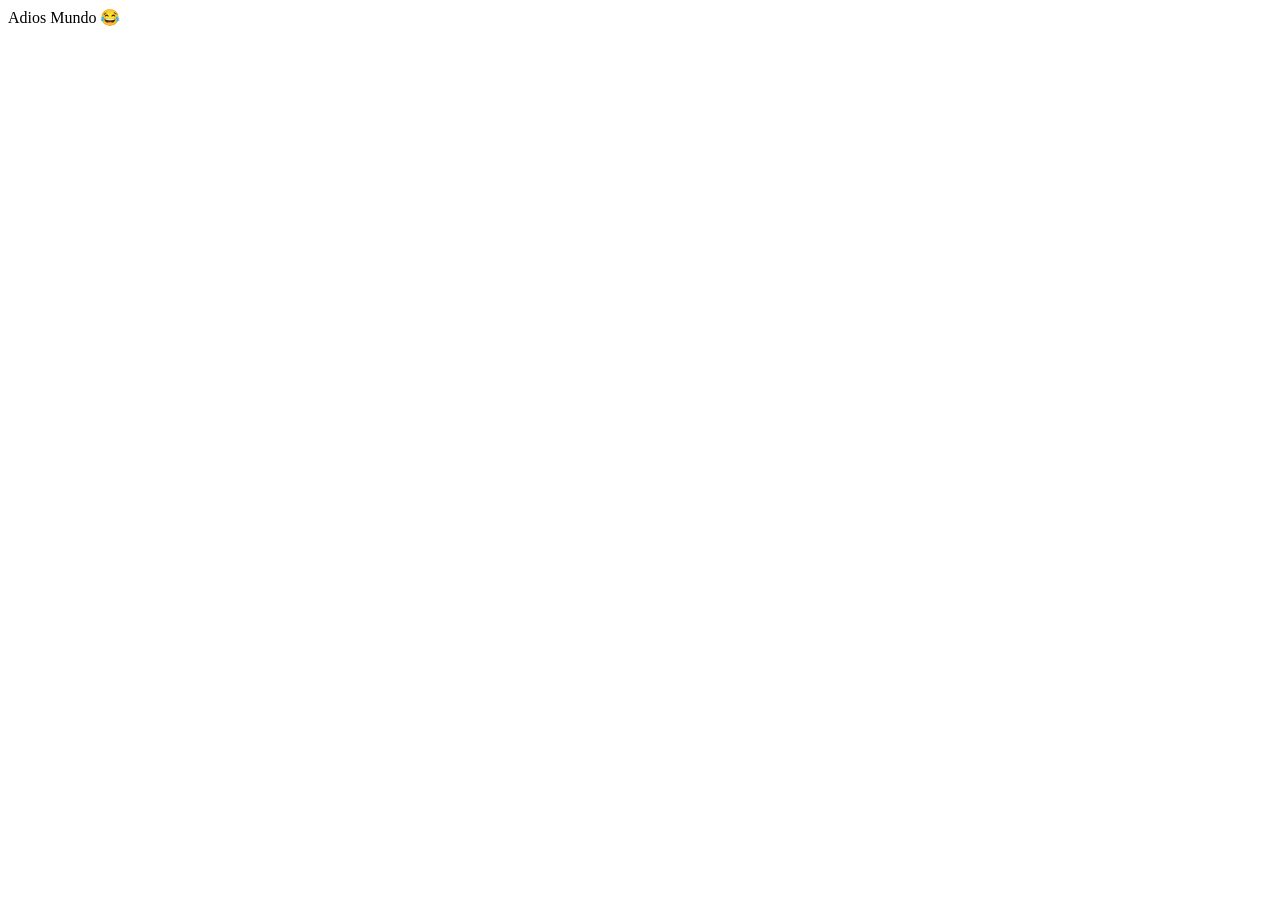
==== index.html @ 23ae2014 "Add files via upload" ====
<!DOCTYPE html>
<!--
Click nbfs://nbhost/SystemFileSystem/Templates/Licenses/license-default.txt to change this license
Click nbfs://nbhost/SystemFileSystem/Templates/JSP_Servlet/Html.html to edit this template
-->
<html>
    <head>
        <title>TODO supply a title</title>
        <meta charset="UTF-8">
        <meta name="viewport" content="width=device-width, initial-scale=1.0">
    </head>
    <body>
        <div>Adios Mundo 😂</div>
    </body>
</html>
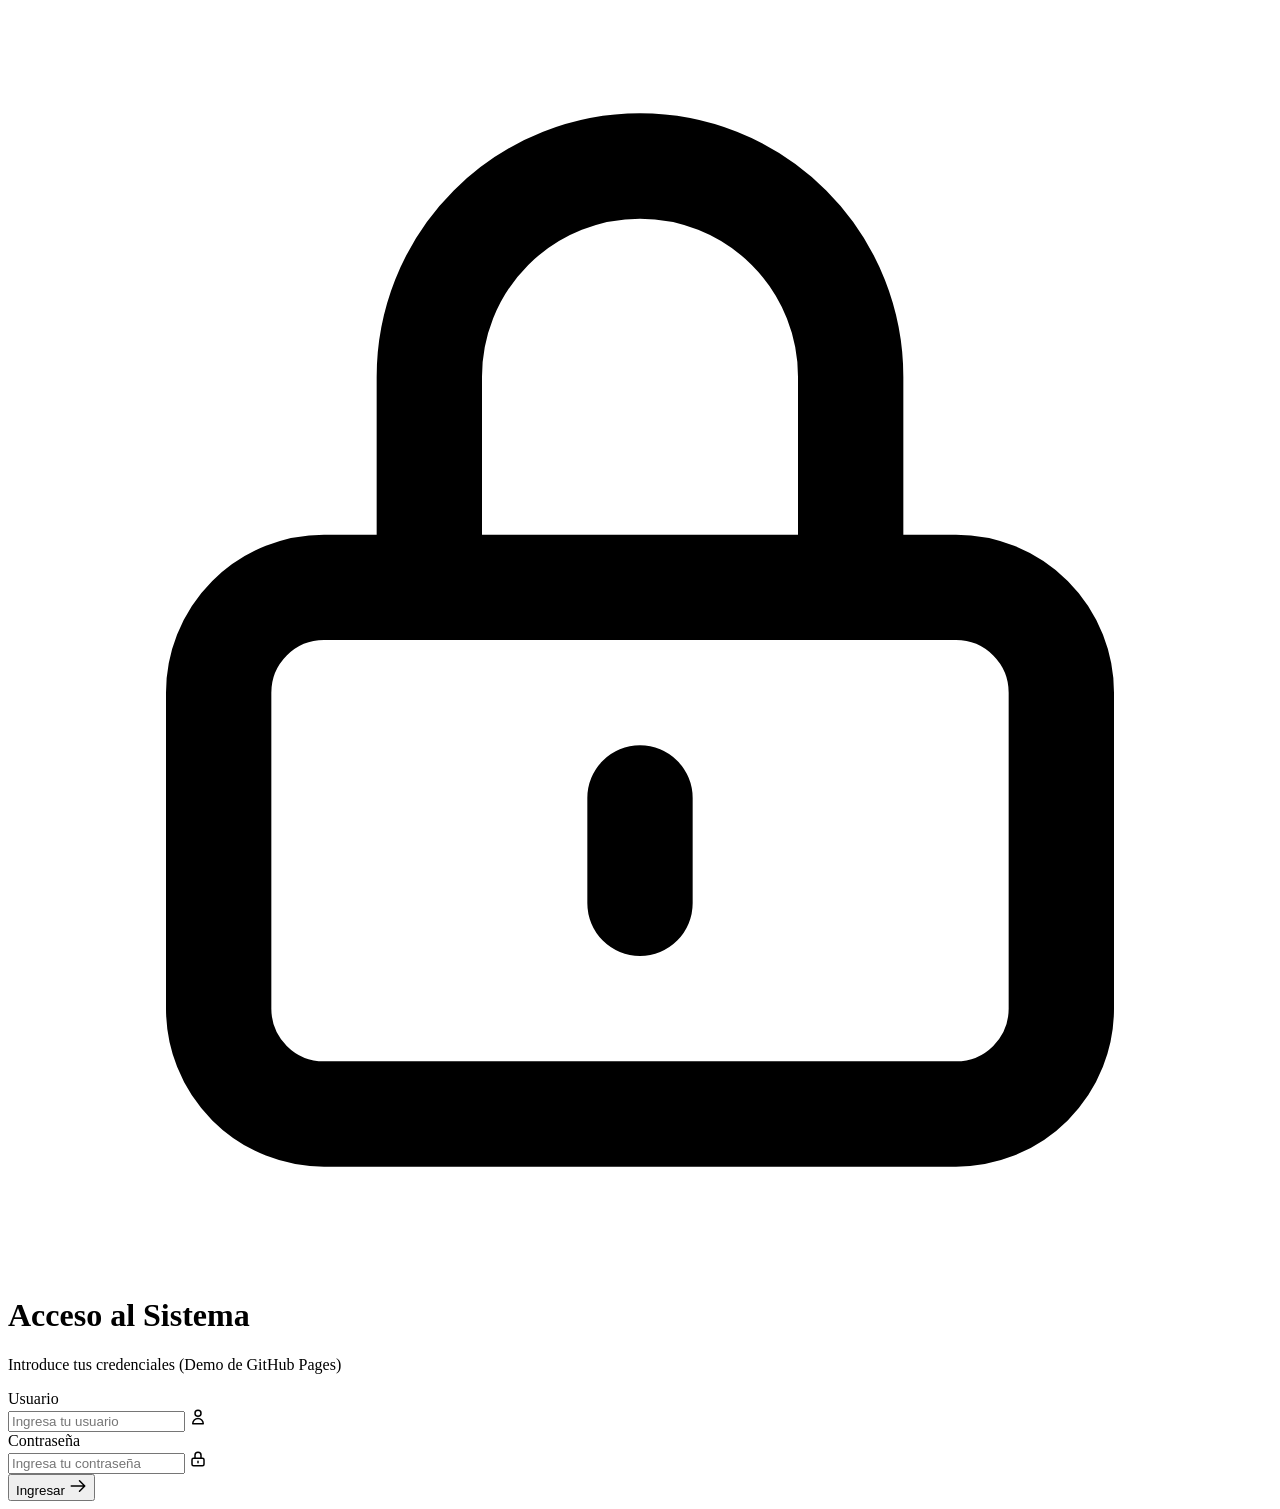
==== commit 89f02e27: "Add files via upload" ====
--- a/index.html
+++ b/index.html
@@ -1,15 +1,70 @@
 <!DOCTYPE html>
-<!--
-Click nbfs://nbhost/SystemFileSystem/Templates/Licenses/license-default.txt to change this license
-Click nbfs://nbhost/SystemFileSystem/Templates/JSP_Servlet/Html.html to edit this template
--->
-<html>
-    <head>
-        <title>TODO supply a title</title>
-        <meta charset="UTF-8">
-        <meta name="viewport" content="width=device-width, initial-scale=1.0">
-    </head>
-    <body>
-        <div>Adios Mundo 😂</div>
-    </body>
+<html lang="es">
+<head>
+    <meta charset="UTF-8">
+    <meta name="viewport" content="width=device-width, initial-scale=1.0">
+    <title>Iniciar Sesión - Sistema de Usuarios (GitHub Pages)</title>
+    <link rel="stylesheet" href="css/styles.css">
+</head>
+<body>
+    <!-- Fondos con gradientes decorativos -->
+    <div class="bg-gradient-wrapper">
+        <div class="gradient-circle-1"></div>
+        <div class="gradient-circle-2"></div>
+    </div>
+
+    <div class="login-container">
+        <div class="login-card">
+            <div class="login-header">
+                <div class="login-logo">
+                    <!-- Icono SVG de Llave / Seguridad -->
+                    <svg fill="none" stroke="currentColor" viewBox="0 0 24 24" xmlns="http://www.w3.org/2000/svg">
+                        <path stroke-linecap="round" stroke-linejoin="round" stroke-width="2" d="M12 15v2m-6 4h12a2 2 0 002-2v-6a2 2 0 00-2-2H6a2 2 0 00-2 2v6a2 2 0 002 2zm10-10V7a4 4 0 00-8 0v4h8z"></path>
+                    </svg>
+                </div>
+                <h1 class="login-title">Acceso al Sistema</h1>
+                <p class="login-subtitle">Introduce tus credenciales (Demo de GitHub Pages)</p>
+            </div>
+
+            <!-- Contenedor para inyectar alertas dinámicas en el cliente -->
+            <div id="alertContainer"></div>
+
+            <form id="loginForm">
+                <div class="form-group">
+                    <label for="username" class="form-label">Usuario</label>
+                    <div class="input-wrapper">
+                        <input type="text" id="username" class="form-input" placeholder="Ingresa tu usuario" required autocomplete="off">
+                        <span class="input-icon">
+                            <svg width="18" height="18" fill="none" stroke="currentColor" viewBox="0 0 24 24" xmlns="http://www.w3.org/2000/svg">
+                                <path stroke-linecap="round" stroke-linejoin="round" stroke-width="2" d="M16 7a4 4 0 11-8 0 4 4 0 018 0zM12 14a7 7 0 00-7 7h14a7 7 0 00-7-7z"></path>
+                            </svg>
+                        </span>
+                    </div>
+                </div>
+
+                <div class="form-group">
+                    <label for="password" class="form-label">Contraseña</label>
+                    <div class="input-wrapper">
+                        <input type="password" id="password" class="form-input" placeholder="Ingresa tu contraseña" required>
+                        <span class="input-icon">
+                            <svg width="18" height="18" fill="none" stroke="currentColor" viewBox="0 0 24 24" xmlns="http://www.w3.org/2000/svg">
+                                <path stroke-linecap="round" stroke-linejoin="round" stroke-width="2" d="M12 15v2m-6 4h12a2 2 0 002-2v-6a2 2 0 00-2-2H6a2 2 0 00-2 2v6a2 2 0 002 2zm10-10V7a4 4 0 00-8 0v4h8z"></path>
+                            </svg>
+                        </span>
+                    </div>
+                </div>
+
+                <button type="submit" id="submitBtn" class="btn">
+                    <span>Ingresar</span>
+                    <svg width="18" height="18" fill="none" stroke="currentColor" viewBox="0 0 24 24" xmlns="http://www.w3.org/2000/svg">
+                        <path stroke-linecap="round" stroke-linejoin="round" stroke-width="2" d="M14 5l7 7m0 0l-7 7m7-7H3"></path>
+                    </svg>
+                </button>
+            </form>
+        </div>
+    </div>
+
+    <!-- Script de control estático de la sesión -->
+    <script src="js/login.js"></script>
+</body>
 </html>
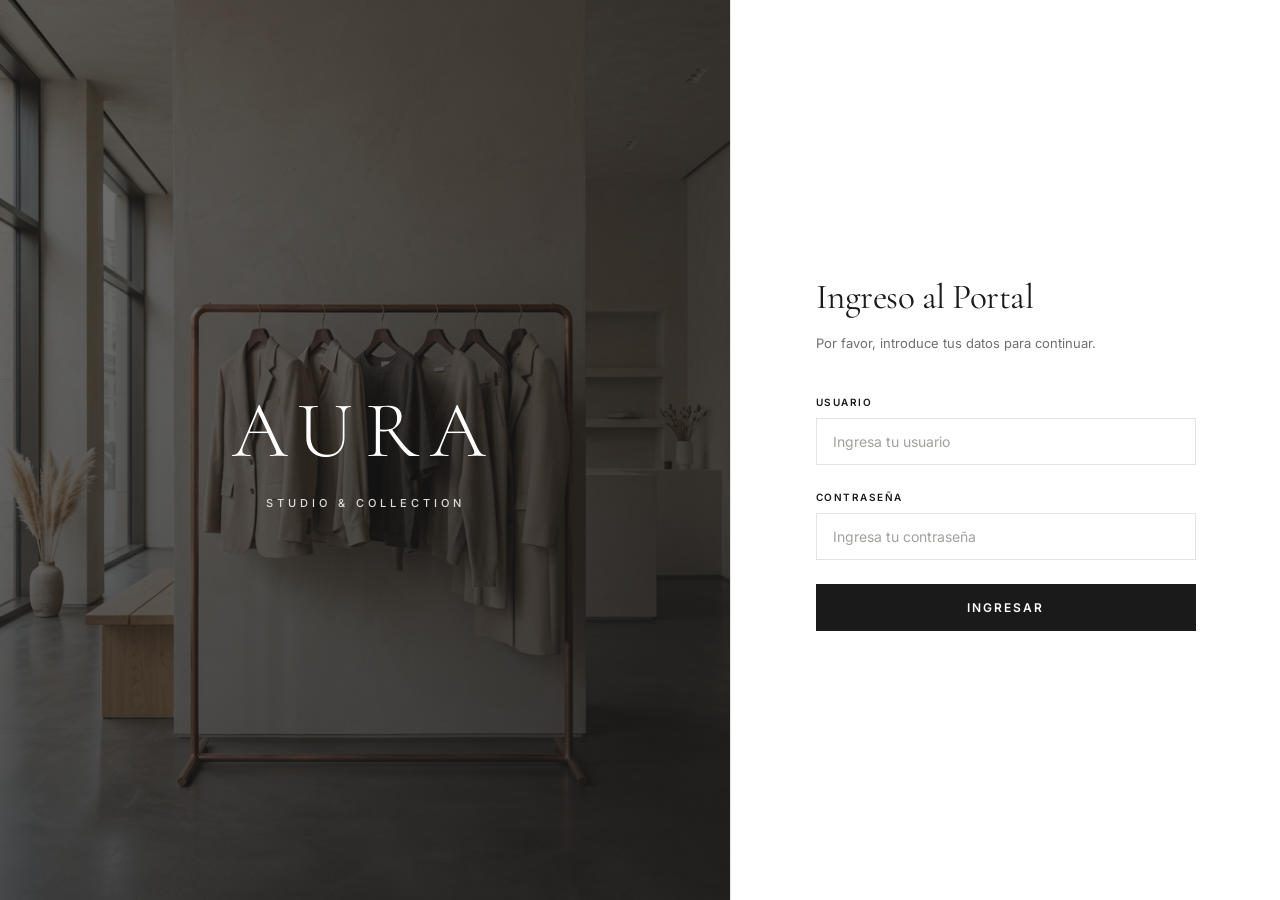
==== commit e73c7821: "Add files via upload" ====
--- a/index.html
+++ b/index.html
@@ -3,68 +3,54 @@
 <head>
     <meta charset="UTF-8">
     <meta name="viewport" content="width=device-width, initial-scale=1.0">
-    <title>Iniciar Sesión - Sistema de Usuarios (GitHub Pages)</title>
+    <title>Iniciar Sesión - AURA Studio</title>
     <link rel="stylesheet" href="css/styles.css">
 </head>
 <body>
-    <!-- Fondos con gradientes decorativos -->
-    <div class="bg-gradient-wrapper">
-        <div class="gradient-circle-1"></div>
-        <div class="gradient-circle-2"></div>
-    </div>
+    <div class="split-container">
+        <!-- Left Panel: Brand Aesthetic Image -->
+        <div class="split-image-panel">
+            <div class="split-image-bg"></div>
+            <div class="split-image-overlay"></div>
+            <div class="split-image-content">
+                <h1 class="brand-title">AURA</h1>
+                <p class="brand-subtitle">Studio &amp; Collection</p>
+            </div>
+        </div>
 
-    <div class="login-container">
-        <div class="login-card">
-            <div class="login-header">
-                <div class="login-logo">
-                    <!-- Icono SVG de Llave / Seguridad -->
-                    <svg fill="none" stroke="currentColor" viewBox="0 0 24 24" xmlns="http://www.w3.org/2000/svg">
-                        <path stroke-linecap="round" stroke-linejoin="round" stroke-width="2" d="M12 15v2m-6 4h12a2 2 0 002-2v-6a2 2 0 00-2-2H6a2 2 0 00-2 2v6a2 2 0 002 2zm10-10V7a4 4 0 00-8 0v4h8z"></path>
-                    </svg>
+        <!-- Right Panel: Login Form -->
+        <div class="split-form-panel">
+            <div class="form-wrapper">
+                <div class="login-card">
+                    <div class="form-header">
+                        <h2 class="form-title">Ingreso al Portal</h2>
+                        <p class="form-subtitle">Por favor, introduce tus datos para continuar.</p>
+                    </div>
+
+                    <!-- Alert Container for dynamic errors/messages -->
+                    <div id="alertContainer"></div>
+
+                    <form id="loginForm">
+                        <div class="form-group">
+                            <label for="username" class="form-label">Usuario</label>
+                            <input type="text" id="username" class="form-input" placeholder="Ingresa tu usuario" required autocomplete="off">
+                        </div>
+
+                        <div class="form-group">
+                            <label for="password" class="form-label">Contraseña</label>
+                            <input type="password" id="password" class="form-input" placeholder="Ingresa tu contraseña" required>
+                        </div>
+
+                        <button type="submit" id="submitBtn" class="btn">
+                            <span>Ingresar</span>
+                        </button>
+                    </form>
                 </div>
-                <h1 class="login-title">Acceso al Sistema</h1>
-                <p class="login-subtitle">Introduce tus credenciales (Demo de GitHub Pages)</p>
             </div>
-
-            <!-- Contenedor para inyectar alertas dinámicas en el cliente -->
-            <div id="alertContainer"></div>
-
-            <form id="loginForm">
-                <div class="form-group">
-                    <label for="username" class="form-label">Usuario</label>
-                    <div class="input-wrapper">
-                        <input type="text" id="username" class="form-input" placeholder="Ingresa tu usuario" required autocomplete="off">
-                        <span class="input-icon">
-                            <svg width="18" height="18" fill="none" stroke="currentColor" viewBox="0 0 24 24" xmlns="http://www.w3.org/2000/svg">
-                                <path stroke-linecap="round" stroke-linejoin="round" stroke-width="2" d="M16 7a4 4 0 11-8 0 4 4 0 018 0zM12 14a7 7 0 00-7 7h14a7 7 0 00-7-7z"></path>
-                            </svg>
-                        </span>
-                    </div>
-                </div>
-
-                <div class="form-group">
-                    <label for="password" class="form-label">Contraseña</label>
-                    <div class="input-wrapper">
-                        <input type="password" id="password" class="form-input" placeholder="Ingresa tu contraseña" required>
-                        <span class="input-icon">
-                            <svg width="18" height="18" fill="none" stroke="currentColor" viewBox="0 0 24 24" xmlns="http://www.w3.org/2000/svg">
-                                <path stroke-linecap="round" stroke-linejoin="round" stroke-width="2" d="M12 15v2m-6 4h12a2 2 0 002-2v-6a2 2 0 00-2-2H6a2 2 0 00-2 2v6a2 2 0 002 2zm10-10V7a4 4 0 00-8 0v4h8z"></path>
-                            </svg>
-                        </span>
-                    </div>
-                </div>
-
-                <button type="submit" id="submitBtn" class="btn">
-                    <span>Ingresar</span>
-                    <svg width="18" height="18" fill="none" stroke="currentColor" viewBox="0 0 24 24" xmlns="http://www.w3.org/2000/svg">
-                        <path stroke-linecap="round" stroke-linejoin="round" stroke-width="2" d="M14 5l7 7m0 0l-7 7m7-7H3"></path>
-                    </svg>
-                </button>
-            </form>
         </div>
     </div>
 
-    <!-- Script de control estático de la sesión -->
+    <!-- Client-Side Session Control Script -->
     <script src="js/login.js"></script>
 </body>
 </html>
--- a/css/styles.css
+++ b/css/styles.css
@@ -0,0 +1,662 @@
+/* Google Fonts */
+@import url('https://fonts.googleapis.com/css2?family=Cormorant+Garamond:ital,wght@0,300;0,400;0,500;0,600;0,700;1,400&family=Inter:wght@300;400;500;600;700&display=swap');
+
+/* Style Constants */
+:root {
+    --bg-main: #f9f8f6;
+    --bg-panel: #ffffff;
+    --border-color: #e5e3df;
+    
+    --text-primary: #1a1a1a;
+    --text-secondary: #706f6c;
+    --text-muted: #a3a19d;
+    
+    --color-accent: #1a1a1a;
+    --color-accent-hover: #404040;
+    --color-danger: #d946ef; /* Soft violet/pink instead of bright red */
+    --color-danger-dark: #701a75;
+    --color-success: #14b8a6;
+    
+    --font-serif: 'Cormorant Garamond', serif;
+    --font-sans: 'Inter', sans-serif;
+}
+
+/* Reset */
+* {
+    margin: 0;
+    padding: 0;
+    box-sizing: border-box;
+}
+
+body {
+    font-family: var(--font-sans);
+    background-color: var(--bg-main);
+    color: var(--text-primary);
+    line-height: 1.6;
+    min-height: 100vh;
+    -webkit-font-smoothing: antialiased;
+}
+
+/* Page Loader Fade In */
+@keyframes fadeIn {
+    from { opacity: 0; }
+    to { opacity: 1; }
+}
+
+@keyframes shake {
+    0%, 100% { transform: translateX(0); }
+    20%, 60% { transform: translateX(-4px); }
+    40%, 80% { transform: translateX(4px); }
+}
+
+/* Split Layout */
+.split-container {
+    display: flex;
+    min-height: 100vh;
+    width: 100%;
+    animation: fadeIn 0.8s ease forwards;
+}
+
+/* Left Image Panel */
+.split-image-panel {
+    flex: 1.2;
+    position: relative;
+    background-color: #1a1a1a;
+    display: flex;
+    align-items: center;
+    justify-content: center;
+}
+
+.split-image-bg {
+    position: absolute;
+    top: 0;
+    left: 0;
+    width: 100%;
+    height: 100%;
+    background-image: url('../images/fashion_bg.png');
+    background-size: cover;
+    background-position: center;
+    opacity: 0.8;
+}
+
+.split-image-overlay {
+    position: absolute;
+    top: 0;
+    left: 0;
+    width: 100%;
+    height: 100%;
+    background: linear-gradient(135deg, rgba(26,26,26,0.5) 0%, rgba(26,26,26,0.8) 100%);
+    z-index: 1;
+}
+
+.split-image-content {
+    position: relative;
+    z-index: 2;
+    text-align: center;
+    padding: 40px;
+    max-width: 500px;
+}
+
+.brand-title {
+    font-family: var(--font-serif);
+    font-size: 5rem;
+    font-weight: 300;
+    color: #ffffff;
+    letter-spacing: 12px;
+    text-transform: uppercase;
+    line-height: 1.1;
+    margin-bottom: 20px;
+}
+
+.brand-subtitle {
+    font-family: var(--font-sans);
+    font-size: 11px;
+    font-weight: 500;
+    color: #dfddd9;
+    text-transform: uppercase;
+    letter-spacing: 4px;
+}
+
+/* Right Form Panel */
+.split-form-panel {
+    width: 550px;
+    flex-shrink: 0;
+    background-color: var(--bg-panel);
+    display: flex;
+    align-items: center;
+    justify-content: center;
+    padding: 60px;
+    border-left: 1px solid var(--border-color);
+}
+
+.form-wrapper {
+    width: 100%;
+    max-width: 380px;
+}
+
+.login-card.shake {
+    animation: shake 0.4s ease-in-out;
+}
+
+.form-header {
+    margin-bottom: 40px;
+}
+
+.form-title {
+    font-family: var(--font-serif);
+    font-size: 2.2rem;
+    font-weight: 400;
+    margin-bottom: 8px;
+    letter-spacing: -0.5px;
+}
+
+.form-subtitle {
+    font-size: 13px;
+    color: var(--text-secondary);
+}
+
+/* Form Controls */
+.form-group {
+    margin-bottom: 24px;
+}
+
+.form-label {
+    display: block;
+    font-size: 10px;
+    font-weight: 600;
+    color: var(--text-primary);
+    margin-bottom: 8px;
+    text-transform: uppercase;
+    letter-spacing: 1.5px;
+}
+
+.input-wrapper {
+    position: relative;
+}
+
+.form-input {
+    width: 100%;
+    background-color: #ffffff;
+    border: 1px solid var(--border-color);
+    border-radius: 0; /* Minimalist sharp corners */
+    padding: 14px 16px 14px 16px;
+    color: var(--text-primary);
+    font-family: var(--font-sans);
+    font-size: 14px;
+    transition: border-color 0.3s ease;
+    outline: none;
+}
+
+.form-input:focus {
+    border-color: var(--color-accent);
+}
+
+.form-input::placeholder {
+    color: var(--text-muted);
+}
+
+.form-input:disabled {
+    background-color: #f5f5f3;
+    color: var(--text-muted);
+    cursor: not-allowed;
+}
+
+/* Elegant Button */
+.btn {
+    width: 100%;
+    background-color: var(--color-accent);
+    color: #ffffff;
+    font-family: var(--font-sans);
+    font-size: 12px;
+    font-weight: 600;
+    text-transform: uppercase;
+    letter-spacing: 2px;
+    border: none;
+    border-radius: 0; /* Sharp corners */
+    padding: 16px 24px;
+    cursor: pointer;
+    transition: background-color 0.3s ease;
+    display: flex;
+    align-items: center;
+    justify-content: center;
+    gap: 8px;
+    margin-top: 12px;
+}
+
+.btn:hover:not(:disabled) {
+    background-color: var(--color-accent-hover);
+}
+
+.btn:disabled {
+    background-color: #e5e3df;
+    color: var(--text-muted);
+    cursor: not-allowed;
+}
+
+/* Minimal Alert Notification */
+.alert {
+    border-left: 2px solid;
+    padding: 14px 16px;
+    font-size: 13px;
+    margin-bottom: 30px;
+    display: flex;
+    align-items: flex-start;
+    gap: 12px;
+    animation: fadeIn 0.3s ease;
+}
+
+.alert-danger {
+    background-color: #fdf2f8;
+    border-color: var(--color-danger);
+    color: var(--color-danger-dark);
+}
+
+.alert-success {
+    background-color: #f0fdfa;
+    border-color: var(--color-success);
+    color: #115e59;
+}
+
+.alert-icon {
+    flex-shrink: 0;
+    width: 16px;
+    height: 16px;
+    display: inline-block;
+}
+
+.alert-icon svg {
+    width: 100%;
+    height: 100%;
+}
+
+.attempts-badge {
+    display: block;
+    font-size: 11px;
+    color: #b91c1c;
+    margin-top: 8px;
+    font-weight: 500;
+}
+
+/* --- DASHBOARD STYLING --- */
+.dashboard-container {
+    display: flex;
+    min-height: 100vh;
+}
+
+/* Minimalist Sidebar */
+.sidebar {
+    width: 260px;
+    background-color: #ffffff;
+    border-right: 1px solid var(--border-color);
+    display: flex;
+    flex-direction: column;
+    flex-shrink: 0;
+}
+
+.sidebar-header {
+    padding: 40px 24px;
+    border-bottom: 1px solid var(--border-color);
+}
+
+.sidebar-brand-name {
+    font-family: var(--font-serif);
+    font-size: 2.2rem;
+    font-weight: 300;
+    letter-spacing: 4px;
+    text-transform: uppercase;
+}
+
+.sidebar-content {
+    flex: 1;
+    padding: 30px 16px;
+    overflow-y: auto;
+}
+
+.menu-section {
+    margin-bottom: 30px;
+}
+
+.menu-section-title {
+    font-size: 9px;
+    font-weight: 700;
+    color: var(--text-muted);
+    text-transform: uppercase;
+    letter-spacing: 2px;
+    padding: 0 12px;
+    margin-bottom: 12px;
+}
+
+.menu-list {
+    list-style: none;
+}
+
+.menu-item {
+    margin-bottom: 4px;
+}
+
+.menu-link {
+    display: flex;
+    align-items: center;
+    gap: 12px;
+    padding: 10px 12px;
+    color: var(--text-secondary);
+    text-decoration: none;
+    font-size: 13px;
+    font-weight: 500;
+    transition: all 0.2s ease;
+}
+
+.menu-link:hover {
+    color: var(--text-primary);
+    background-color: #f9f8f6;
+}
+
+.menu-link.active {
+    color: var(--text-primary);
+    font-weight: 600;
+    border-left: 2px solid var(--color-accent);
+    padding-left: 10px; /* Offset for border */
+}
+
+.menu-link-icon {
+    width: 16px;
+    height: 16px;
+    color: var(--text-muted);
+}
+
+.menu-link.active .menu-link-icon {
+    color: var(--text-primary);
+}
+
+.sidebar-footer {
+    padding: 24px;
+    border-top: 1px solid var(--border-color);
+}
+
+.user-profile {
+    display: flex;
+    align-items: center;
+    gap: 12px;
+    margin-bottom: 20px;
+}
+
+.user-avatar {
+    width: 36px;
+    height: 36px;
+    background-color: #1a1a1a;
+    color: #ffffff;
+    font-family: var(--font-serif);
+    font-size: 16px;
+    display: flex;
+    align-items: center;
+    justify-content: center;
+}
+
+.user-info {
+    flex: 1;
+    min-width: 0;
+}
+
+.user-name {
+    font-size: 13px;
+    font-weight: 600;
+    text-transform: uppercase;
+    letter-spacing: 0.5px;
+}
+
+.user-role {
+    font-size: 10px;
+    color: var(--text-muted);
+}
+
+.btn-logout {
+    display: flex;
+    align-items: center;
+    justify-content: center;
+    gap: 8px;
+    width: 100%;
+    background-color: transparent;
+    border: 1px solid var(--border-color);
+    color: var(--text-secondary);
+    padding: 10px 16px;
+    font-size: 11px;
+    font-weight: 600;
+    text-transform: uppercase;
+    letter-spacing: 1px;
+    cursor: pointer;
+    text-decoration: none;
+    transition: all 0.2s;
+}
+
+.btn-logout:hover {
+    border-color: var(--text-primary);
+    color: var(--text-primary);
+}
+
+/* Minimalist Main Content */
+.main-content {
+    flex: 1;
+    display: flex;
+    flex-direction: column;
+    overflow-y: auto;
+    background-color: var(--bg-main);
+}
+
+.header {
+    height: 80px;
+    padding: 0 40px;
+    border-bottom: 1px solid var(--border-color);
+    background-color: #ffffff;
+    display: flex;
+    align-items: center;
+    justify-content: space-between;
+}
+
+.header-title {
+    font-family: var(--font-serif);
+    font-size: 1.8rem;
+    font-weight: 300;
+    letter-spacing: 1px;
+}
+
+.header-meta {
+    display: flex;
+    align-items: center;
+    gap: 20px;
+    font-size: 12px;
+    color: var(--text-secondary);
+}
+
+.status-indicator {
+    display: flex;
+    align-items: center;
+    gap: 6px;
+    border: 1px solid var(--border-color);
+    padding: 4px 12px;
+    font-size: 11px;
+    text-transform: uppercase;
+    letter-spacing: 0.5px;
+    font-weight: 500;
+}
+
+.status-dot {
+    width: 6px;
+    height: 6px;
+    background-color: var(--color-success);
+    border-radius: 50%;
+}
+
+.content-body {
+    padding: 50px 40px;
+    max-width: 1100px;
+    width: 100%;
+    margin: 0 auto;
+    animation: fadeIn 0.5s ease;
+}
+
+.welcome-banner {
+    background-color: #ffffff;
+    border: 1px solid var(--border-color);
+    padding: 32px;
+    margin-bottom: 40px;
+}
+
+.welcome-title {
+    font-family: var(--font-serif);
+    font-size: 2.2rem;
+    font-weight: 400;
+    margin-bottom: 12px;
+}
+
+.welcome-text {
+    color: var(--text-secondary);
+    font-size: 14px;
+    max-width: 700px;
+}
+
+/* Stats Cards */
+.stats-grid {
+    display: grid;
+    grid-template-columns: repeat(auto-fit, minmax(280px, 1fr));
+    gap: 24px;
+    margin-bottom: 40px;
+}
+
+.stat-card {
+    background-color: #ffffff;
+    border: 1px solid var(--border-color);
+    padding: 24px;
+    display: flex;
+    flex-direction: column;
+    gap: 12px;
+}
+
+.stat-header {
+    display: flex;
+    align-items: center;
+    justify-content: space-between;
+}
+
+.stat-title {
+    font-size: 10px;
+    font-weight: 600;
+    color: var(--text-muted);
+    text-transform: uppercase;
+    letter-spacing: 1px;
+}
+
+.stat-icon {
+    color: var(--text-primary);
+}
+
+.stat-value {
+    font-family: var(--font-serif);
+    font-size: 1.8rem;
+    font-weight: 400;
+}
+
+.stat-desc {
+    font-size: 12px;
+    color: var(--text-secondary);
+}
+
+/* Table Section */
+.data-section {
+    background-color: #ffffff;
+    border: 1px solid var(--border-color);
+    padding: 32px;
+}
+
+.data-section-title {
+    font-family: var(--font-serif);
+    font-size: 1.5rem;
+    font-weight: 400;
+    margin-bottom: 20px;
+}
+
+.info-table-wrapper {
+    overflow-x: auto;
+}
+
+.info-table {
+    width: 100%;
+    border-collapse: collapse;
+    text-align: left;
+    font-size: 13px;
+}
+
+.info-table th {
+    padding: 12px 16px;
+    border-bottom: 1px solid var(--text-primary);
+    color: var(--text-primary);
+    font-weight: 600;
+    text-transform: uppercase;
+    font-size: 10px;
+    letter-spacing: 1px;
+}
+
+.info-table td {
+    padding: 16px;
+    border-bottom: 1px solid var(--border-color);
+    color: var(--text-secondary);
+}
+
+.info-table tr:last-child td {
+    border-bottom: none;
+}
+
+.code-badge {
+    font-family: monospace;
+    background-color: #f9f8f6;
+    border: 1px solid var(--border-color);
+    padding: 2px 6px;
+    color: var(--text-primary);
+}
+
+/* Responsive */
+@media (max-width: 900px) {
+    .split-container {
+        flex-direction: column;
+    }
+    
+    .split-image-panel {
+        height: 250px;
+        flex: none;
+    }
+    
+    .brand-title {
+        font-size: 3rem;
+        letter-spacing: 8px;
+    }
+    
+    .split-form-panel {
+        width: 100%;
+        padding: 40px 24px;
+        border-left: none;
+        border-top: 1px solid var(--border-color);
+    }
+}
+
+@media (max-width: 768px) {
+    .dashboard-container {
+        flex-direction: column;
+    }
+    
+    .sidebar {
+        width: 100%;
+        border-right: none;
+        border-bottom: 1px solid var(--border-color);
+    }
+    
+    .sidebar-header {
+        padding: 24px;
+    }
+    
+    .header {
+        padding: 0 20px;
+    }
+    
+    .content-body {
+        padding: 24px 20px;
+    }
+}
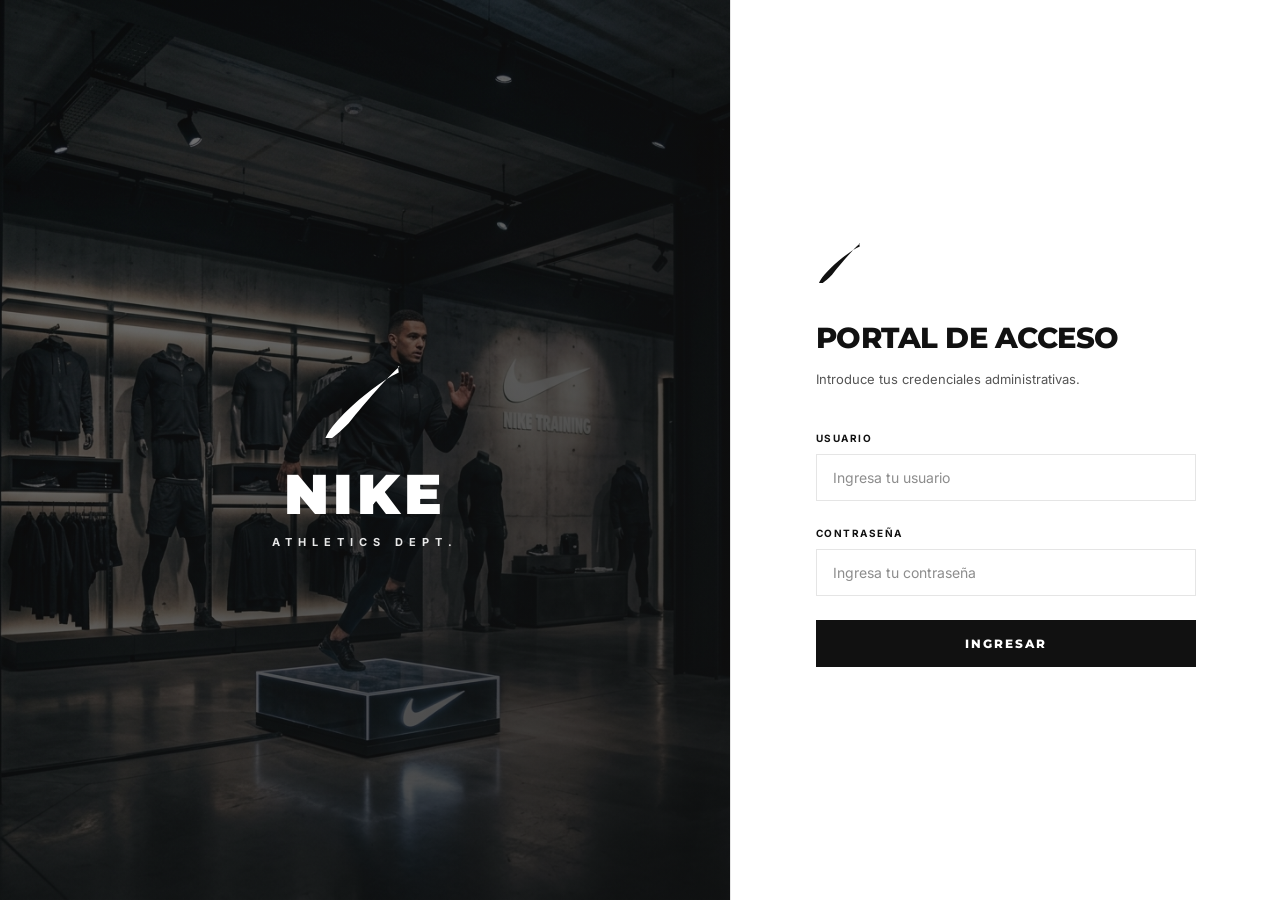
==== commit fba0cb02: "Add files via upload" ====
--- a/index.html
+++ b/index.html
@@ -3,7 +3,7 @@
 <head>
     <meta charset="UTF-8">
     <meta name="viewport" content="width=device-width, initial-scale=1.0">
-    <title>Iniciar Sesión - AURA Studio</title>
+    <title>Iniciar Sesión - NIKE</title>
     <link rel="stylesheet" href="css/styles.css">
 </head>
 <body>
@@ -13,8 +13,12 @@
             <div class="split-image-bg"></div>
             <div class="split-image-overlay"></div>
             <div class="split-image-content">
-                <h1 class="brand-title">AURA</h1>
-                <p class="brand-subtitle">Studio &amp; Collection</p>
+                <!-- Nike Swoosh SVG Logo -->
+                <svg class="brand-logo-svg" viewBox="0 0 24 24" fill="currentColor" xmlns="http://www.w3.org/2000/svg">
+                    <path d="M21 6.5c-4.5 2.1-10 6.5-13.8 10.2-2.3 2.2-4.2 4.5-5.1 6-.8 1.3-1 2.2-.6 2.2.8 0 3.1-1.8 6.2-4.9C12.3 14.2 18.1 7.6 20.8 5.3c.3-.3.5-.5.2-.5-.1 0-.1.3-.2.3z"/>
+                </svg>
+                <h1 class="brand-title">NIKE</h1>
+                <p class="brand-subtitle">ATHLETICS DEPT.</p>
             </div>
         </div>
 
@@ -23,8 +27,14 @@
             <div class="form-wrapper">
                 <div class="login-card">
                     <div class="form-header">
-                        <h2 class="form-title">Ingreso al Portal</h2>
-                        <p class="form-subtitle">Por favor, introduce tus datos para continuar.</p>
+                        <!-- Nike Swoosh SVG Logo for Form Header -->
+                        <div class="form-logo-container">
+                            <svg class="form-logo-svg" viewBox="0 0 24 24" fill="currentColor" xmlns="http://www.w3.org/2000/svg">
+                                <path d="M21 6.5c-4.5 2.1-10 6.5-13.8 10.2-2.3 2.2-4.2 4.5-5.1 6-.8 1.3-1 2.2-.6 2.2.8 0 3.1-1.8 6.2-4.9C12.3 14.2 18.1 7.6 20.8 5.3c.3-.3.5-.5.2-.5-.1 0-.1.3-.2.3z"/>
+                            </svg>
+                        </div>
+                        <h2 class="form-title">Portal de Acceso</h2>
+                        <p class="form-subtitle">Introduce tus credenciales administrativas.</p>
                     </div>
 
                     <!-- Alert Container for dynamic errors/messages -->
--- a/css/styles.css
+++ b/css/styles.css
@@ -1,23 +1,23 @@
 /* Google Fonts */
-@import url('https://fonts.googleapis.com/css2?family=Cormorant+Garamond:ital,wght@0,300;0,400;0,500;0,600;0,700;1,400&family=Inter:wght@300;400;500;600;700&display=swap');
+@import url('https://fonts.googleapis.com/css2?family=Montserrat:ital,wght@0,300;0,400;0,500;0,600;0,700;0,800;0,900;1,400&family=Inter:wght@300;400;500;600;700&display=swap');
 
 /* Style Constants */
 :root {
-    --bg-main: #f9f8f6;
+    --bg-main: #f5f5f5; /* Clean light gray */
     --bg-panel: #ffffff;
-    --border-color: #e5e3df;
-    
-    --text-primary: #1a1a1a;
-    --text-secondary: #706f6c;
-    --text-muted: #a3a19d;
-    
-    --color-accent: #1a1a1a;
-    --color-accent-hover: #404040;
-    --color-danger: #d946ef; /* Soft violet/pink instead of bright red */
-    --color-danger-dark: #701a75;
-    --color-success: #14b8a6;
-    
-    --font-serif: 'Cormorant Garamond', serif;
+    --border-color: #e5e5e5;
+    
+    --text-primary: #111111; /* Nike deep black */
+    --text-secondary: #555555;
+    --text-muted: #8d8d8d;
+    
+    --color-accent: #111111; /* Pitch black accent */
+    --color-accent-hover: #333333;
+    --color-danger: #e21a22; /* High-visibility Nike orange/red */
+    --color-danger-dark: #b91c1c;
+    --color-success: #10b981;
+    
+    --font-serif: 'Montserrat', sans-serif; /* Bold, athletic sans-serif */
     --font-sans: 'Inter', sans-serif;
 }
 
@@ -61,7 +61,7 @@
 .split-image-panel {
     flex: 1.2;
     position: relative;
-    background-color: #1a1a1a;
+    background-color: #111111;
     display: flex;
     align-items: center;
     justify-content: center;
@@ -76,7 +76,7 @@
     background-image: url('../images/fashion_bg.png');
     background-size: cover;
     background-position: center;
-    opacity: 0.8;
+    opacity: 0.75;
 }
 
 .split-image-overlay {
@@ -85,7 +85,7 @@
     left: 0;
     width: 100%;
     height: 100%;
-    background: linear-gradient(135deg, rgba(26,26,26,0.5) 0%, rgba(26,26,26,0.8) 100%);
+    background: linear-gradient(135deg, rgba(17,17,17,0.4) 0%, rgba(17,17,17,0.75) 100%);
     z-index: 1;
 }
 
@@ -97,24 +97,33 @@
     max-width: 500px;
 }
 
+.brand-logo-svg {
+    width: 90px;
+    height: auto;
+    color: #ffffff;
+    margin-bottom: 20px;
+    filter: drop-shadow(0 2px 4px rgba(0,0,0,0.2));
+}
+
 .brand-title {
     font-family: var(--font-serif);
-    font-size: 5rem;
-    font-weight: 300;
+    font-size: 3.5rem;
+    font-weight: 900; /* Extra bold for Nike look */
     color: #ffffff;
-    letter-spacing: 12px;
-    text-transform: uppercase;
-    line-height: 1.1;
-    margin-bottom: 20px;
+    letter-spacing: 4px;
+    text-transform: uppercase;
+    line-height: 1;
+    margin-bottom: 12px;
 }
 
 .brand-subtitle {
     font-family: var(--font-sans);
     font-size: 11px;
-    font-weight: 500;
-    color: #dfddd9;
-    text-transform: uppercase;
-    letter-spacing: 4px;
+    font-weight: 700;
+    color: #ffffff;
+    text-transform: uppercase;
+    letter-spacing: 6px;
+    opacity: 0.9;
 }
 
 /* Right Form Panel */
@@ -142,12 +151,23 @@
     margin-bottom: 40px;
 }
 
+.form-logo-container {
+    margin-bottom: 24px;
+    color: #111111;
+}
+
+.form-logo-svg {
+    width: 50px;
+    height: auto;
+}
+
 .form-title {
     font-family: var(--font-serif);
-    font-size: 2.2rem;
-    font-weight: 400;
+    font-size: 1.8rem;
+    font-weight: 800; /* Nike athletic feel */
     margin-bottom: 8px;
     letter-spacing: -0.5px;
+    text-transform: uppercase;
 }
 
 .form-subtitle {
@@ -163,7 +183,7 @@
 .form-label {
     display: block;
     font-size: 10px;
-    font-weight: 600;
+    font-weight: 700;
     color: var(--text-primary);
     margin-bottom: 8px;
     text-transform: uppercase;
@@ -178,12 +198,12 @@
     width: 100%;
     background-color: #ffffff;
     border: 1px solid var(--border-color);
-    border-radius: 0; /* Minimalist sharp corners */
-    padding: 14px 16px 14px 16px;
+    border-radius: 0; /* Pure athletic minimalist sharp corners */
+    padding: 14px 16px;
     color: var(--text-primary);
     font-family: var(--font-sans);
     font-size: 14px;
-    transition: border-color 0.3s ease;
+    transition: border-color 0.2s ease;
     outline: none;
 }
 
@@ -196,7 +216,7 @@
 }
 
 .form-input:disabled {
-    background-color: #f5f5f3;
+    background-color: #f5f5f5;
     color: var(--text-muted);
     cursor: not-allowed;
 }
@@ -206,16 +226,16 @@
     width: 100%;
     background-color: var(--color-accent);
     color: #ffffff;
-    font-family: var(--font-sans);
+    font-family: var(--font-serif);
     font-size: 12px;
-    font-weight: 600;
+    font-weight: 800; /* Extra bold */
     text-transform: uppercase;
     letter-spacing: 2px;
     border: none;
-    border-radius: 0; /* Sharp corners */
+    border-radius: 0;
     padding: 16px 24px;
     cursor: pointer;
-    transition: background-color 0.3s ease;
+    transition: background-color 0.2s ease;
     display: flex;
     align-items: center;
     justify-content: center;
@@ -228,14 +248,14 @@
 }
 
 .btn:disabled {
-    background-color: #e5e3df;
+    background-color: #e5e5e5;
     color: var(--text-muted);
     cursor: not-allowed;
 }
 
 /* Minimal Alert Notification */
 .alert {
-    border-left: 2px solid;
+    border-left: 3px solid;
     padding: 14px 16px;
     font-size: 13px;
     margin-bottom: 30px;
@@ -246,13 +266,13 @@
 }
 
 .alert-danger {
-    background-color: #fdf2f8;
+    background-color: #fef2f2;
     border-color: var(--color-danger);
     color: var(--color-danger-dark);
 }
 
 .alert-success {
-    background-color: #f0fdfa;
+    background-color: #f0fdf4;
     border-color: var(--color-success);
     color: #115e59;
 }
@@ -274,7 +294,9 @@
     font-size: 11px;
     color: #b91c1c;
     margin-top: 8px;
-    font-weight: 500;
+    font-weight: 600;
+    text-transform: uppercase;
+    letter-spacing: 0.5px;
 }
 
 /* --- DASHBOARD STYLING --- */
@@ -294,15 +316,24 @@
 }
 
 .sidebar-header {
-    padding: 40px 24px;
+    padding: 30px 24px;
     border-bottom: 1px solid var(--border-color);
+    display: flex;
+    align-items: center;
+    gap: 12px;
+}
+
+.sidebar-logo-svg {
+    width: 45px;
+    height: auto;
+    color: #111111;
 }
 
 .sidebar-brand-name {
     font-family: var(--font-serif);
-    font-size: 2.2rem;
-    font-weight: 300;
-    letter-spacing: 4px;
+    font-size: 1.4rem;
+    font-weight: 800;
+    letter-spacing: 1px;
     text-transform: uppercase;
 }
 
@@ -318,7 +349,7 @@
 
 .menu-section-title {
     font-size: 9px;
-    font-weight: 700;
+    font-weight: 800;
     color: var(--text-muted);
     text-transform: uppercase;
     letter-spacing: 2px;
@@ -342,20 +373,22 @@
     color: var(--text-secondary);
     text-decoration: none;
     font-size: 13px;
-    font-weight: 500;
+    font-weight: 600;
     transition: all 0.2s ease;
+    text-transform: uppercase;
+    letter-spacing: 0.5px;
 }
 
 .menu-link:hover {
     color: var(--text-primary);
-    background-color: #f9f8f6;
+    background-color: #f5f5f5;
 }
 
 .menu-link.active {
     color: var(--text-primary);
-    font-weight: 600;
-    border-left: 2px solid var(--color-accent);
-    padding-left: 10px; /* Offset for border */
+    font-weight: 800;
+    border-left: 3px solid var(--color-accent);
+    padding-left: 9px;
 }
 
 .menu-link-icon {
@@ -383,10 +416,11 @@
 .user-avatar {
     width: 36px;
     height: 36px;
-    background-color: #1a1a1a;
+    background-color: #111111;
     color: #ffffff;
     font-family: var(--font-serif);
     font-size: 16px;
+    font-weight: 800;
     display: flex;
     align-items: center;
     justify-content: center;
@@ -399,7 +433,7 @@
 
 .user-name {
     font-size: 13px;
-    font-weight: 600;
+    font-weight: 700;
     text-transform: uppercase;
     letter-spacing: 0.5px;
 }
@@ -420,7 +454,7 @@
     color: var(--text-secondary);
     padding: 10px 16px;
     font-size: 11px;
-    font-weight: 600;
+    font-weight: 700;
     text-transform: uppercase;
     letter-spacing: 1px;
     cursor: pointer;
@@ -454,9 +488,10 @@
 
 .header-title {
     font-family: var(--font-serif);
-    font-size: 1.8rem;
-    font-weight: 300;
+    font-size: 1.6rem;
+    font-weight: 800;
     letter-spacing: 1px;
+    text-transform: uppercase;
 }
 
 .header-meta {
@@ -476,7 +511,7 @@
     font-size: 11px;
     text-transform: uppercase;
     letter-spacing: 0.5px;
-    font-weight: 500;
+    font-weight: 700;
 }
 
 .status-dot {
@@ -503,9 +538,10 @@
 
 .welcome-title {
     font-family: var(--font-serif);
-    font-size: 2.2rem;
-    font-weight: 400;
+    font-size: 2rem;
+    font-weight: 800;
     margin-bottom: 12px;
+    text-transform: uppercase;
 }
 
 .welcome-text {
@@ -539,7 +575,7 @@
 
 .stat-title {
     font-size: 10px;
-    font-weight: 600;
+    font-weight: 700;
     color: var(--text-muted);
     text-transform: uppercase;
     letter-spacing: 1px;
@@ -551,8 +587,9 @@
 
 .stat-value {
     font-family: var(--font-serif);
-    font-size: 1.8rem;
-    font-weight: 400;
+    font-size: 1.6rem;
+    font-weight: 800;
+    text-transform: uppercase;
 }
 
 .stat-desc {
@@ -569,9 +606,10 @@
 
 .data-section-title {
     font-family: var(--font-serif);
-    font-size: 1.5rem;
-    font-weight: 400;
+    font-size: 1.3rem;
+    font-weight: 800;
     margin-bottom: 20px;
+    text-transform: uppercase;
 }
 
 .info-table-wrapper {
@@ -587,9 +625,9 @@
 
 .info-table th {
     padding: 12px 16px;
-    border-bottom: 1px solid var(--text-primary);
-    color: var(--text-primary);
-    font-weight: 600;
+    border-bottom: 2px solid var(--text-primary);
+    color: var(--text-primary);
+    font-weight: 700;
     text-transform: uppercase;
     font-size: 10px;
     letter-spacing: 1px;
@@ -607,7 +645,7 @@
 
 .code-badge {
     font-family: monospace;
-    background-color: #f9f8f6;
+    background-color: #f5f5f5;
     border: 1px solid var(--border-color);
     padding: 2px 6px;
     color: var(--text-primary);
@@ -620,13 +658,18 @@
     }
     
     .split-image-panel {
-        height: 250px;
+        height: 200px;
         flex: none;
     }
     
     .brand-title {
-        font-size: 3rem;
-        letter-spacing: 8px;
+        font-size: 2.2rem;
+        letter-spacing: 2px;
+    }
+    
+    .brand-logo-svg {
+        width: 60px;
+        margin-bottom: 10px;
     }
     
     .split-form-panel {
@@ -649,7 +692,7 @@
     }
     
     .sidebar-header {
-        padding: 24px;
+        padding: 20px;
     }
     
     .header {
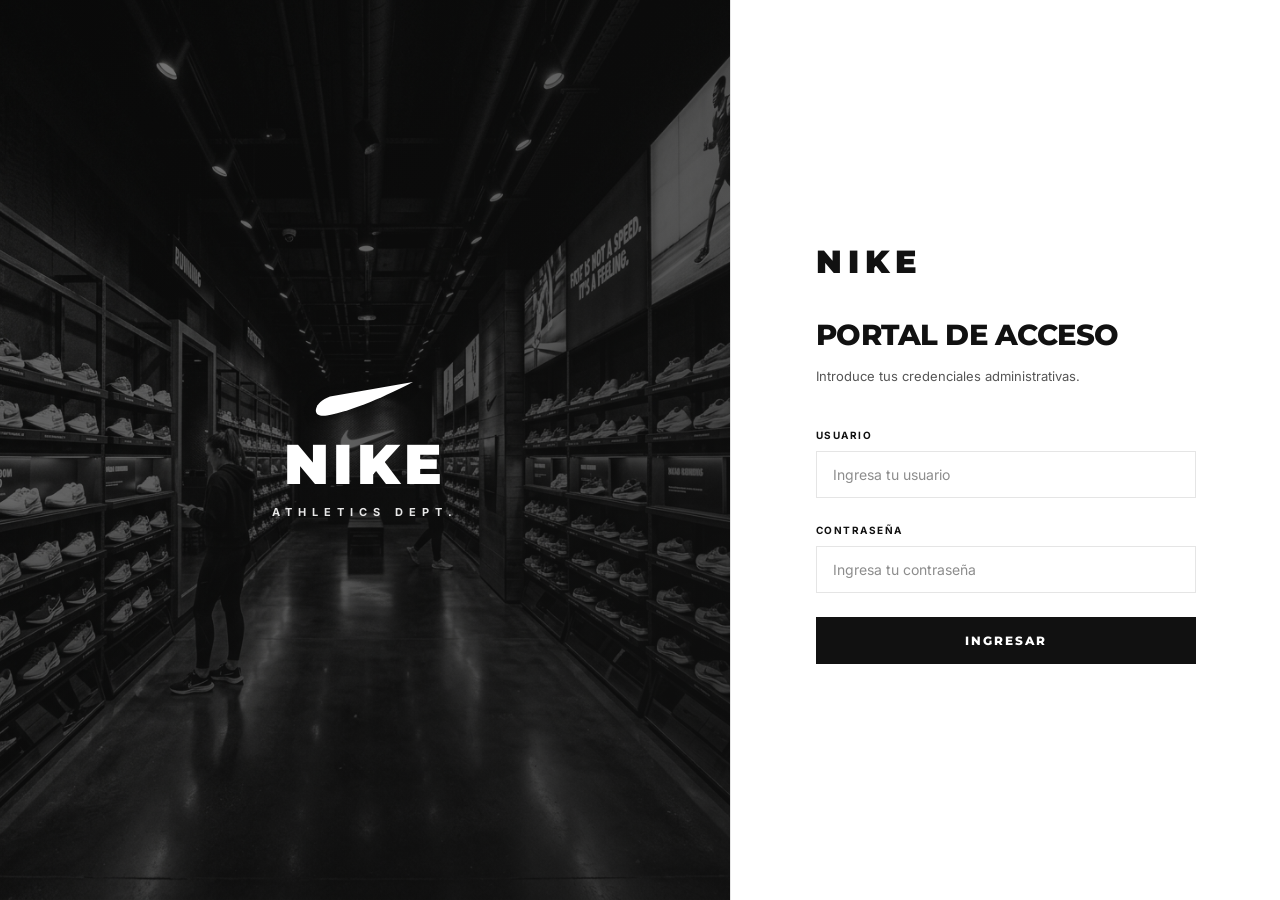
==== commit d20efead: "Add files via upload" ====
--- a/index.html
+++ b/index.html
@@ -13,9 +13,9 @@
             <div class="split-image-bg"></div>
             <div class="split-image-overlay"></div>
             <div class="split-image-content">
-                <!-- Nike Swoosh SVG Logo -->
-                <svg class="brand-logo-svg" viewBox="0 0 24 24" fill="currentColor" xmlns="http://www.w3.org/2000/svg">
-                    <path d="M21 6.5c-4.5 2.1-10 6.5-13.8 10.2-2.3 2.2-4.2 4.5-5.1 6-.8 1.3-1 2.2-.6 2.2.8 0 3.1-1.8 6.2-4.9C12.3 14.2 18.1 7.6 20.8 5.3c.3-.3.5-.5.2-.5-.1 0-.1.3-.2.3z"/>
+                <!-- Nike Swoosh: simple clean SVG that renders correctly -->
+                <svg class="brand-logo-svg" viewBox="0 0 100 38" fill="currentColor" xmlns="http://www.w3.org/2000/svg">
+                    <path d="M98 4C73 17 38 33 12 37.5 4 38.8 0 36 1 31c1-5 6-9.5 14-12.5L98 4Z"/>
                 </svg>
                 <h1 class="brand-title">NIKE</h1>
                 <p class="brand-subtitle">ATHLETICS DEPT.</p>
@@ -27,12 +27,8 @@
             <div class="form-wrapper">
                 <div class="login-card">
                     <div class="form-header">
-                        <!-- Nike Swoosh SVG Logo for Form Header -->
-                        <div class="form-logo-container">
-                            <svg class="form-logo-svg" viewBox="0 0 24 24" fill="currentColor" xmlns="http://www.w3.org/2000/svg">
-                                <path d="M21 6.5c-4.5 2.1-10 6.5-13.8 10.2-2.3 2.2-4.2 4.5-5.1 6-.8 1.3-1 2.2-.6 2.2.8 0 3.1-1.8 6.2-4.9C12.3 14.2 18.1 7.6 20.8 5.3c.3-.3.5-.5.2-.5-.1 0-.1.3-.2.3z"/>
-                            </svg>
-                        </div>
+                        <!-- Simple wordmark logo instead of problematic SVG -->
+                        <div class="form-wordmark">NIKE</div>
                         <h2 class="form-title">Portal de Acceso</h2>
                         <p class="form-subtitle">Introduce tus credenciales administrativas.</p>
                     </div>
--- a/css/styles.css
+++ b/css/styles.css
@@ -98,11 +98,12 @@
 }
 
 .brand-logo-svg {
-    width: 90px;
+    width: 100px;
     height: auto;
+    display: block;
+    margin: 0 auto 20px;
     color: #ffffff;
-    margin-bottom: 20px;
-    filter: drop-shadow(0 2px 4px rgba(0,0,0,0.2));
+    filter: drop-shadow(0 2px 6px rgba(0,0,0,0.3));
 }
 
 .brand-title {
@@ -149,6 +150,16 @@
 
 .form-header {
     margin-bottom: 40px;
+}
+
+.form-wordmark {
+    font-family: var(--font-serif);
+    font-size: 2rem;
+    font-weight: 900;
+    letter-spacing: 6px;
+    text-transform: uppercase;
+    color: var(--text-primary);
+    margin-bottom: 24px;
 }
 
 .form-logo-container {
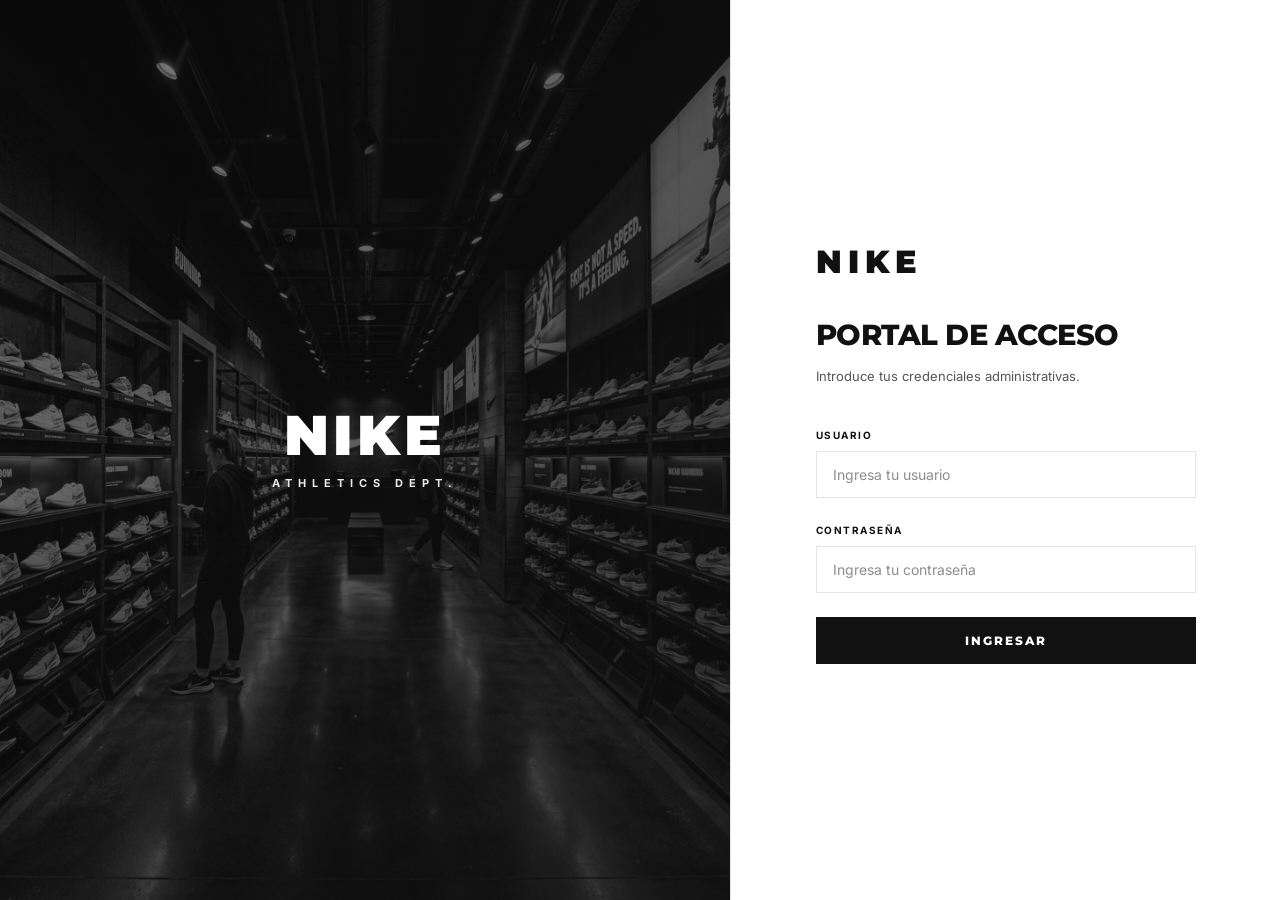
==== commit 6d760c5a: "Update index.html" ====
--- a/index.html
+++ b/index.html
@@ -14,9 +14,6 @@
             <div class="split-image-overlay"></div>
             <div class="split-image-content">
                 <!-- Nike Swoosh: simple clean SVG that renders correctly -->
-                <svg class="brand-logo-svg" viewBox="0 0 100 38" fill="currentColor" xmlns="http://www.w3.org/2000/svg">
-                    <path d="M98 4C73 17 38 33 12 37.5 4 38.8 0 36 1 31c1-5 6-9.5 14-12.5L98 4Z"/>
-                </svg>
                 <h1 class="brand-title">NIKE</h1>
                 <p class="brand-subtitle">ATHLETICS DEPT.</p>
             </div>
